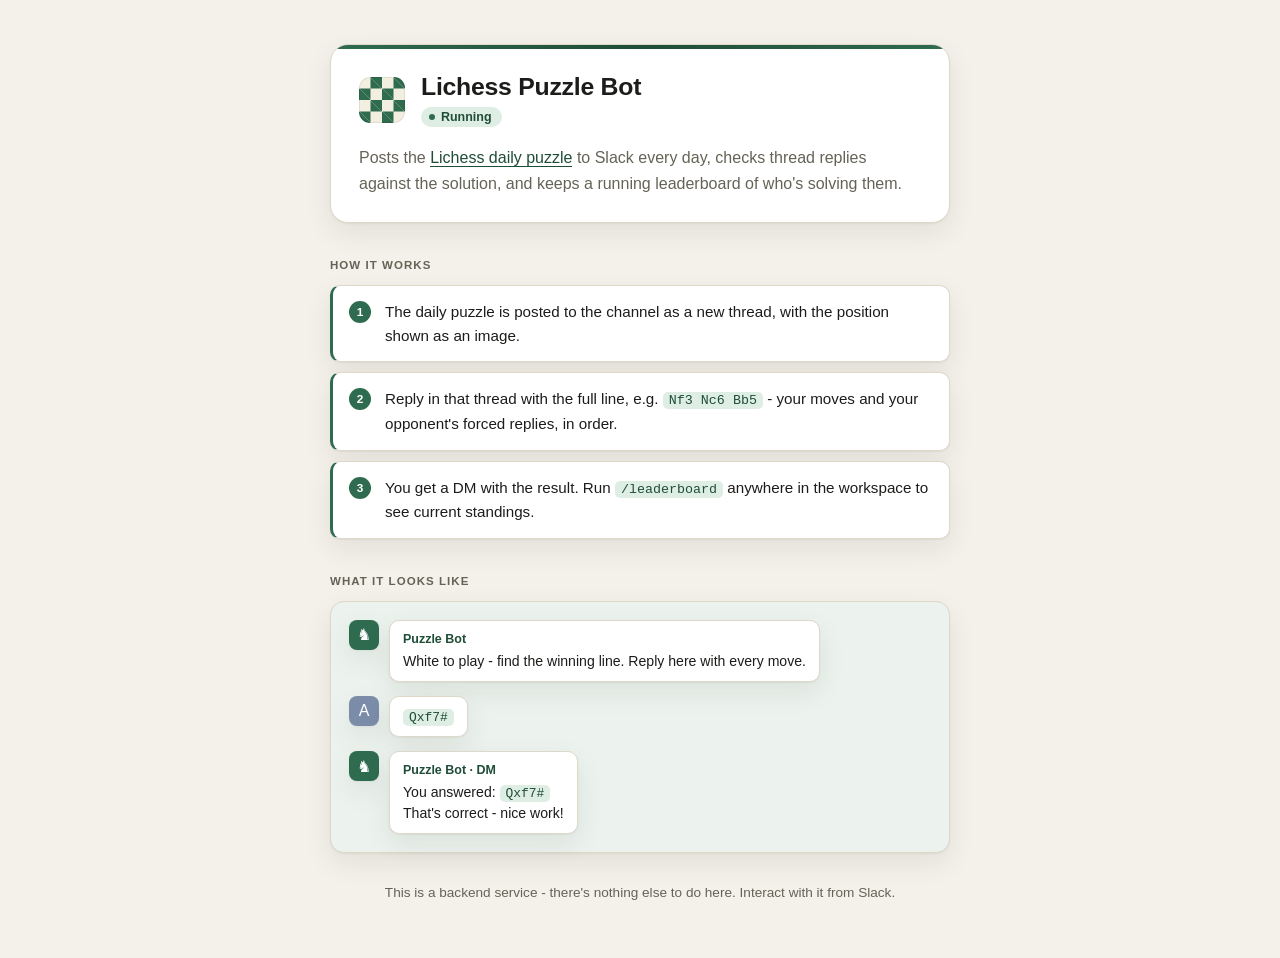
==== src/static/index.html @ 2fa34adc "Refactor: fix timeout issue" ====
<!doctype html>
<html lang="en">
<head>
<meta charset="utf-8">
<meta name="viewport" content="width=device-width, initial-scale=1">
<title>Lichess Puzzle Bot</title>
<style>
  :root {
    --bg: #f3f1ea;
    --surface: #ffffff;
    --surface-2: #ecf3ee;
    --fg: #1c1c1a;
    --muted: #656356;
    --border: #ddd8c8;
    --accent: #2f6b4f;
    --accent-strong: #1f4d38;
    --accent-soft: #dfeee5;
    --square-a: #f3efe0;
    --square-b: #2f6b4f;
    --shadow: 0 1px 2px rgba(30, 25, 10, 0.05), 0 10px 28px rgba(30, 25, 10, 0.08);
  }
  @media (prefers-color-scheme: dark) {
    :root {
      --bg: #121210;
      --surface: #1e1d17;
      --surface-2: #172019;
      --fg: #f1eee2;
      --muted: #a6a394;
      --border: #38352a;
      --accent: #6fc290;
      --accent-strong: #8fd6ac;
      --accent-soft: #1c2c22;
      --square-a: #2a2818;
      --square-b: #3f7a58;
      --shadow: 0 1px 2px rgba(0, 0, 0, 0.35), 0 10px 28px rgba(0, 0, 0, 0.4);
    }
  }
  * { box-sizing: border-box; }
  body {
    margin: 0;
    background: var(--bg);
    color: var(--fg);
    font-family: -apple-system, BlinkMacSystemFont, "Segoe UI", sans-serif;
    padding: 44px 20px 60px;
  }
  main {
    max-width: 620px;
    margin: 0 auto;
  }

  /* ---- hero ---- */
  .hero {
    position: relative;
    background: var(--surface);
    border: 1px solid var(--border);
    border-radius: 18px;
    box-shadow: var(--shadow);
    padding: 28px 28px 26px;
    margin-bottom: 36px;
    overflow: hidden;
  }
  .hero::before {
    content: "";
    position: absolute;
    inset: 0 0 auto 0;
    height: 4px;
    background: linear-gradient(90deg, var(--accent) 0%, var(--accent-strong) 50%, var(--accent) 100%);
  }
  .hero-top {
    display: flex;
    align-items: center;
    gap: 16px;
    margin-bottom: 18px;
  }
  .board-icon {
    width: 46px;
    height: 46px;
    border-radius: 11px;
    flex-shrink: 0;
    background-color: var(--square-a);
    background-image:
      linear-gradient(45deg, var(--square-b) 25%, transparent 25%, transparent 75%, var(--square-b) 75%),
      linear-gradient(45deg, var(--square-b) 25%, transparent 25%, transparent 75%, var(--square-b) 75%);
    background-size: 23px 23px;
    background-position: 0 0, 11.5px 11.5px;
    box-shadow: inset 0 0 0 1px rgba(0,0,0,0.08);
  }
  h1 {
    font-size: 1.55rem;
    margin: 0;
    letter-spacing: -0.01em;
  }
  .status {
    display: inline-flex;
    align-items: center;
    gap: 6px;
    font-size: 0.78rem;
    font-weight: 600;
    color: var(--accent-strong);
    background: var(--accent-soft);
    padding: 3px 10px 3px 8px;
    border-radius: 999px;
    margin-top: 6px;
  }
  .dot {
    width: 6px;
    height: 6px;
    border-radius: 50%;
    background: var(--accent);
  }
  .tagline {
    color: var(--muted);
    line-height: 1.6;
    margin: 0;
    font-size: 1rem;
  }
  .tagline a { color: var(--accent-strong); text-decoration: none; border-bottom: 1px solid currentColor; }

  /* ---- section headers ---- */
  h2.eyebrow {
    font-size: 0.72rem;
    font-weight: 700;
    letter-spacing: 0.09em;
    text-transform: uppercase;
    color: var(--muted);
    margin: 0 0 14px;
  }

  /* ---- steps ---- */
  .steps {
    display: grid;
    gap: 10px;
    margin-bottom: 36px;
  }
  .step {
    display: flex;
    gap: 14px;
    align-items: flex-start;
    background: var(--surface);
    border: 1px solid var(--border);
    border-left: 3px solid var(--accent);
    border-radius: 10px;
    padding: 14px 16px;
    box-shadow: var(--shadow);
  }
  .step-num {
    width: 22px;
    height: 22px;
    border-radius: 50%;
    background: var(--accent);
    color: var(--surface);
    font-size: 0.74rem;
    font-weight: 800;
    display: flex;
    align-items: center;
    justify-content: center;
    flex-shrink: 0;
    margin-top: 1px;
  }
  .step p {
    margin: 0;
    line-height: 1.55;
    font-size: 0.95rem;
    color: var(--fg);
  }
  .step p code {
    background: var(--accent-soft);
    color: var(--accent-strong);
    padding: 1px 6px;
    border-radius: 5px;
    font-size: 0.88em;
  }

  /* ---- mock conversation ---- */
  .thread {
    background: var(--surface-2);
    border: 1px solid var(--border);
    border-radius: 14px;
    padding: 18px;
    box-shadow: var(--shadow);
    margin-bottom: 12px;
  }
  .msg {
    display: flex;
    gap: 10px;
    align-items: flex-start;
    margin-bottom: 14px;
  }
  .msg:last-child { margin-bottom: 0; }
  .avatar {
    width: 30px;
    height: 30px;
    border-radius: 8px;
    flex-shrink: 0;
    display: flex;
    align-items: center;
    justify-content: center;
    font-size: 1rem;
    color: #fff;
    box-shadow: var(--shadow);
  }
  .avatar.bot { background: var(--accent); }
  .avatar.user { background: #7a8ca8; }
  .bubble {
    background: var(--surface);
    border: 1px solid var(--border);
    border-radius: 10px;
    padding: 9px 13px;
    font-size: 0.88rem;
    line-height: 1.5;
    box-shadow: var(--shadow);
  }
  .bubble .who {
    font-weight: 700;
    font-size: 0.78rem;
    color: var(--accent-strong);
    margin-bottom: 2px;
  }
  .bubble code {
    background: var(--accent-soft);
    color: var(--accent-strong);
    padding: 1px 6px;
    border-radius: 5px;
    font-size: 0.92em;
  }

  footer {
    color: var(--muted);
    font-size: 0.85rem;
    text-align: center;
    padding-top: 20px;
  }

  @media (max-width: 420px) {
    body { padding: 28px 14px 48px; }
    .hero { padding: 22px 20px 20px; }
    .board-icon { width: 40px; height: 40px; }
    h1 { font-size: 1.35rem; }
  }
</style>
</head>
<body>
<main>
  <div class="hero">
    <div class="hero-top">
      <div class="board-icon" aria-hidden="true"></div>
      <div>
        <h1>Lichess Puzzle Bot</h1>
        <div class="status"><span class="dot"></span> Running</div>
      </div>
    </div>
    <p class="tagline">
      Posts the <a href="https://lichess.org/training/daily">Lichess daily puzzle</a> to Slack every day,
      checks thread replies against the solution, and keeps a running leaderboard of who's solving them.
    </p>
  </div>

  <h2 class="eyebrow">How it works</h2>
  <div class="steps">
    <div class="step">
      <div class="step-num">1</div>
      <p>The daily puzzle is posted to the channel as a new thread, with the position shown as an image.</p>
    </div>
    <div class="step">
      <div class="step-num">2</div>
      <p>Reply in that thread with the full line, e.g. <code>Nf3 Nc6 Bb5</code> - your moves and your opponent's forced replies, in order.</p>
    </div>
    <div class="step">
      <div class="step-num">3</div>
      <p>You get a DM with the result. Run <code>/leaderboard</code> anywhere in the workspace to see current standings.</p>
    </div>
  </div>

  <h2 class="eyebrow">What it looks like</h2>
  <div class="thread">
    <div class="msg">
      <div class="avatar bot">&#9822;</div>
      <div class="bubble">
        <div class="who">Puzzle Bot</div>
        White to play - find the winning line. Reply here with every move.
      </div>
    </div>
    <div class="msg">
      <div class="avatar user">A</div>
      <div class="bubble"><code>Qxf7#</code></div>
    </div>
    <div class="msg">
      <div class="avatar bot">&#9822;</div>
      <div class="bubble">
        <div class="who">Puzzle Bot &middot; DM</div>
        You answered: <code>Qxf7#</code><br>That's correct - nice work!
      </div>
    </div>
  </div>

  <footer>
    This is a backend service - there's nothing else to do here. Interact with it from Slack.
  </footer>
</main>
</body>
</html>
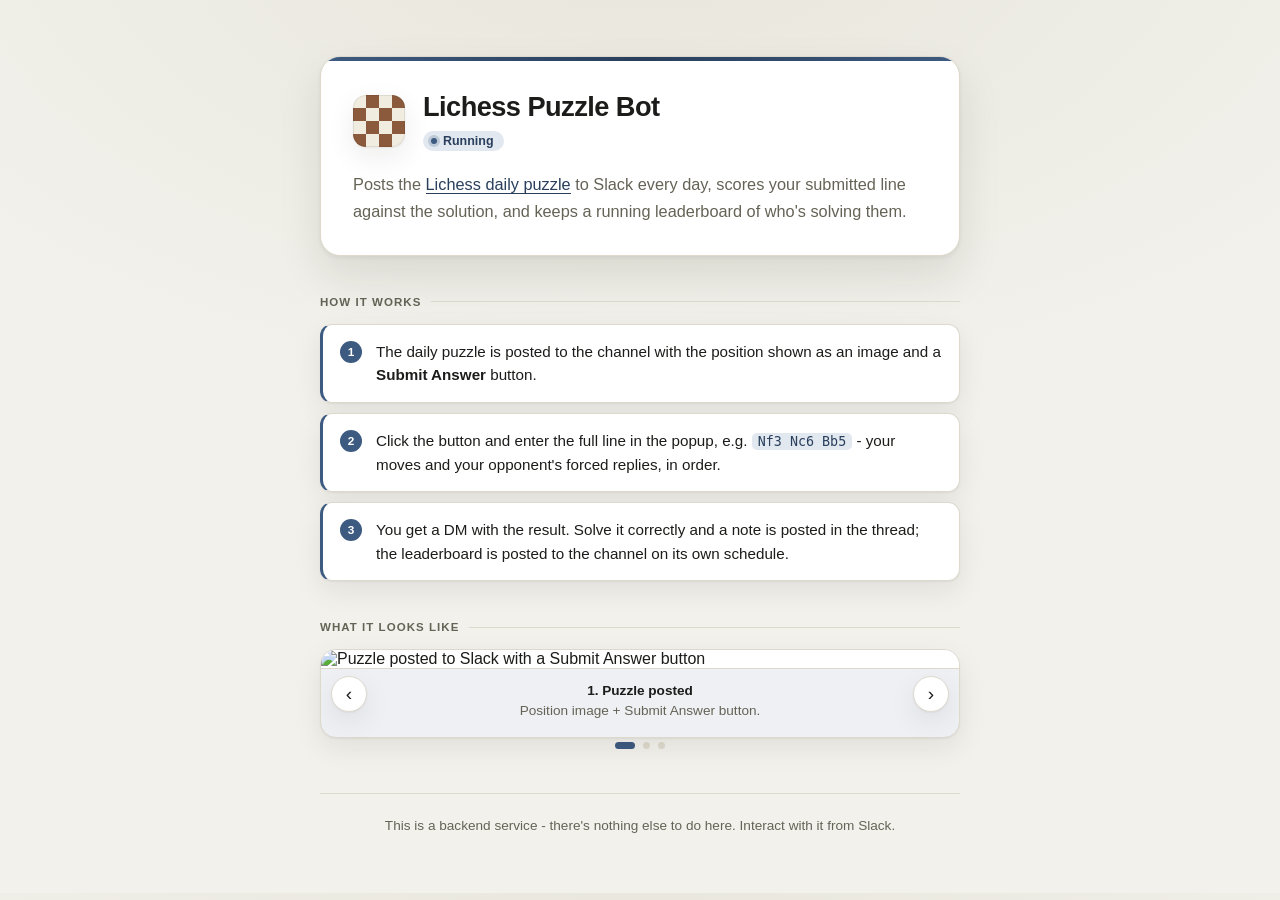
==== commit d481e66c: "Improve landing page, more test cases" ====
--- a/src/static/index.html
+++ b/src/static/index.html
@@ -6,45 +6,49 @@
 <title>Lichess Puzzle Bot</title>
 <style>
   :root {
-    --bg: #f3f1ea;
+    --bg: #f2f1ec;
+    --bg-2: #e8e6db;
     --surface: #ffffff;
-    --surface-2: #ecf3ee;
+    --surface-2: #eef0f4;
     --fg: #1c1c1a;
     --muted: #656356;
-    --border: #ddd8c8;
-    --accent: #2f6b4f;
-    --accent-strong: #1f4d38;
-    --accent-soft: #dfeee5;
-    --square-a: #f3efe0;
-    --square-b: #2f6b4f;
+    --border: #ddd9cd;
+    --accent: #3d5a80;
+    --accent-strong: #293f5c;
+    --accent-soft: #e2e8f0;
+    --square-a: #f0ece0;
+    --square-b: #8b5a3c;
     --shadow: 0 1px 2px rgba(30, 25, 10, 0.05), 0 10px 28px rgba(30, 25, 10, 0.08);
+    --shadow-lg: 0 2px 4px rgba(30, 25, 10, 0.06), 0 20px 44px rgba(30, 25, 10, 0.10);
   }
   @media (prefers-color-scheme: dark) {
     :root {
-      --bg: #121210;
-      --surface: #1e1d17;
-      --surface-2: #172019;
-      --fg: #f1eee2;
-      --muted: #a6a394;
-      --border: #38352a;
-      --accent: #6fc290;
-      --accent-strong: #8fd6ac;
-      --accent-soft: #1c2c22;
-      --square-a: #2a2818;
-      --square-b: #3f7a58;
+      --bg: #14161a;
+      --bg-2: #191c21;
+      --surface: #1d2026;
+      --surface-2: #1a1e26;
+      --fg: #edeee8;
+      --muted: #9a9c9e;
+      --border: #33373f;
+      --accent: #7c9ac0;
+      --accent-strong: #a3bedb;
+      --accent-soft: #232c38;
+      --square-a: #262320;
+      --square-b: #9c6a45;
       --shadow: 0 1px 2px rgba(0, 0, 0, 0.35), 0 10px 28px rgba(0, 0, 0, 0.4);
+      --shadow-lg: 0 2px 4px rgba(0, 0, 0, 0.4), 0 24px 50px rgba(0, 0, 0, 0.45);
     }
   }
   * { box-sizing: border-box; }
   body {
     margin: 0;
-    background: var(--bg);
+    background: radial-gradient(ellipse 900px 500px at 50% -10%, var(--bg-2), var(--bg));
     color: var(--fg);
     font-family: -apple-system, BlinkMacSystemFont, "Segoe UI", sans-serif;
-    padding: 44px 20px 60px;
+    padding: 56px 20px 60px;
   }
   main {
-    max-width: 620px;
+    max-width: 640px;
     margin: 0 auto;
   }
 
@@ -53,10 +57,10 @@
     position: relative;
     background: var(--surface);
     border: 1px solid var(--border);
-    border-radius: 18px;
-    box-shadow: var(--shadow);
-    padding: 28px 28px 26px;
-    margin-bottom: 36px;
+    border-radius: 20px;
+    box-shadow: var(--shadow-lg);
+    padding: 34px 32px 30px;
+    margin-bottom: 40px;
     overflow: hidden;
   }
   .hero::before {
@@ -69,26 +73,27 @@
   .hero-top {
     display: flex;
     align-items: center;
-    gap: 16px;
-    margin-bottom: 18px;
+    gap: 18px;
+    margin-bottom: 20px;
   }
   .board-icon {
-    width: 46px;
-    height: 46px;
-    border-radius: 11px;
+    width: 52px;
+    height: 52px;
+    border-radius: 13px;
     flex-shrink: 0;
     background-color: var(--square-a);
     background-image:
       linear-gradient(45deg, var(--square-b) 25%, transparent 25%, transparent 75%, var(--square-b) 75%),
       linear-gradient(45deg, var(--square-b) 25%, transparent 25%, transparent 75%, var(--square-b) 75%);
-    background-size: 23px 23px;
-    background-position: 0 0, 11.5px 11.5px;
-    box-shadow: inset 0 0 0 1px rgba(0,0,0,0.08);
+    background-size: 26px 26px;
+    background-position: 0 0, 13px 13px;
+    box-shadow: inset 0 0 0 1px rgba(0,0,0,0.08), var(--shadow);
   }
   h1 {
-    font-size: 1.55rem;
+    font-size: 1.7rem;
     margin: 0;
-    letter-spacing: -0.01em;
+    letter-spacing: -0.02em;
+    font-weight: 750;
   }
   .status {
     display: inline-flex;
@@ -100,19 +105,20 @@
     background: var(--accent-soft);
     padding: 3px 10px 3px 8px;
     border-radius: 999px;
-    margin-top: 6px;
+    margin-top: 8px;
   }
   .dot {
     width: 6px;
     height: 6px;
     border-radius: 50%;
     background: var(--accent);
+    box-shadow: 0 0 0 3px color-mix(in srgb, var(--accent) 22%, transparent);
   }
   .tagline {
     color: var(--muted);
-    line-height: 1.6;
+    line-height: 1.65;
     margin: 0;
-    font-size: 1rem;
+    font-size: 1.02rem;
   }
   .tagline a { color: var(--accent-strong); text-decoration: none; border-bottom: 1px solid currentColor; }
 
@@ -123,14 +129,25 @@
     letter-spacing: 0.09em;
     text-transform: uppercase;
     color: var(--muted);
-    margin: 0 0 14px;
-  }
+    margin: 0 0 16px;
+    display: flex;
+    align-items: center;
+    gap: 10px;
+  }
+  h2.eyebrow::after {
+    content: "";
+    flex: 1;
+    height: 1px;
+    background: var(--border);
+  }
+
+  section { margin-bottom: 40px; }
+  section:last-of-type { margin-bottom: 28px; }
 
   /* ---- steps ---- */
   .steps {
     display: grid;
     gap: 10px;
-    margin-bottom: 36px;
   }
   .step {
     display: flex;
@@ -139,8 +156,8 @@
     background: var(--surface);
     border: 1px solid var(--border);
     border-left: 3px solid var(--accent);
-    border-radius: 10px;
-    padding: 14px 16px;
+    border-radius: 12px;
+    padding: 15px 17px;
     box-shadow: var(--shadow);
   }
   .step-num {
@@ -171,71 +188,102 @@
     font-size: 0.88em;
   }
 
-  /* ---- mock conversation ---- */
-  .thread {
+  /* ---- screenshot carousel ---- */
+  .carousel {
+    position: relative;
     background: var(--surface-2);
     border: 1px solid var(--border);
-    border-radius: 14px;
-    padding: 18px;
+    border-radius: 16px;
     box-shadow: var(--shadow);
-    margin-bottom: 12px;
-  }
-  .msg {
-    display: flex;
-    gap: 10px;
-    align-items: flex-start;
-    margin-bottom: 14px;
-  }
-  .msg:last-child { margin-bottom: 0; }
-  .avatar {
-    width: 30px;
-    height: 30px;
-    border-radius: 8px;
-    flex-shrink: 0;
+    overflow: hidden;
+  }
+  .car-track {
+    display: flex;
+    overflow-x: auto;
+    scroll-snap-type: x mandatory;
+    scrollbar-width: none;
+  }
+  .car-track::-webkit-scrollbar { display: none; }
+  .car-slide {
+    flex: 0 0 100%;
+    scroll-snap-align: start;
+    display: flex;
+    flex-direction: column;
+  }
+  .car-slide img {
+    display: block;
+    width: 100%;
+    max-height: 440px;
+    object-fit: contain;
+    background: var(--surface);
+    border-bottom: 1px solid var(--border);
+  }
+  .car-caption {
+    padding: 12px 20px 16px;
+    font-size: 0.85rem;
+    line-height: 1.45;
+    color: var(--muted);
+    text-align: center;
+  }
+  .car-caption strong { color: var(--fg); }
+  .car-btn {
+    position: absolute;
+    top: 50%;
+    transform: translateY(-50%);
+    width: 36px;
+    height: 36px;
+    border-radius: 50%;
+    border: 1px solid var(--border);
+    background: var(--surface);
+    box-shadow: var(--shadow);
+    color: var(--fg);
+    font-size: 1.2rem;
+    line-height: 1;
     display: flex;
     align-items: center;
     justify-content: center;
-    font-size: 1rem;
-    color: #fff;
-    box-shadow: var(--shadow);
-  }
-  .avatar.bot { background: var(--accent); }
-  .avatar.user { background: #7a8ca8; }
-  .bubble {
-    background: var(--surface);
-    border: 1px solid var(--border);
-    border-radius: 10px;
-    padding: 9px 13px;
-    font-size: 0.88rem;
-    line-height: 1.5;
-    box-shadow: var(--shadow);
-  }
-  .bubble .who {
-    font-weight: 700;
-    font-size: 0.78rem;
-    color: var(--accent-strong);
-    margin-bottom: 2px;
-  }
-  .bubble code {
-    background: var(--accent-soft);
-    color: var(--accent-strong);
-    padding: 1px 6px;
-    border-radius: 5px;
-    font-size: 0.92em;
+    cursor: pointer;
+    z-index: 2;
+  }
+  .car-btn:hover { background: var(--accent-soft); }
+  .car-btn.prev { left: 10px; }
+  .car-btn.next { right: 10px; }
+  .car-dots {
+    display: flex;
+    justify-content: center;
+    gap: 8px;
+    padding: 4px 0 16px;
+  }
+  .car-dot {
+    width: 7px;
+    height: 7px;
+    padding: 0;
+    border: none;
+    border-radius: 4px;
+    background: var(--border);
+    cursor: pointer;
+  }
+  .car-dot.active { width: 20px; background: var(--accent); }
+
+  @media (max-width: 460px) {
+    .car-slide img { max-height: 320px; }
+    .car-btn { width: 32px; height: 32px; font-size: 1.05rem; }
   }
 
   footer {
     color: var(--muted);
     font-size: 0.85rem;
     text-align: center;
-    padding-top: 20px;
+    padding-top: 24px;
+    border-top: 1px solid var(--border);
   }
 
   @media (max-width: 420px) {
-    body { padding: 28px 14px 48px; }
-    .hero { padding: 22px 20px 20px; }
-    .board-icon { width: 40px; height: 40px; }
-    h1 { font-size: 1.35rem; }
+    body { padding: 32px 14px 48px; }
+    .hero { padding: 24px 20px 22px; }
+    .board-icon { width: 42px; height: 42px; }
+    h1 { font-size: 1.4rem; }
+    section { margin-bottom: 32px; }
   }
 </style>
 </head>
@@ -251,51 +299,92 @@
     </div>
     <p class="tagline">
       Posts the <a href="https://lichess.org/training/daily">Lichess daily puzzle</a> to Slack every day,
-      checks thread replies against the solution, and keeps a running leaderboard of who's solving them.
+      scores your submitted line against the solution, and keeps a running leaderboard of who's solving them.
     </p>
   </div>
 
-  <h2 class="eyebrow">How it works</h2>
-  <div class="steps">
-    <div class="step">
-      <div class="step-num">1</div>
-      <p>The daily puzzle is posted to the channel as a new thread, with the position shown as an image.</p>
+  <section>
+    <h2 class="eyebrow">How it works</h2>
+    <div class="steps">
+      <div class="step">
+        <div class="step-num">1</div>
+        <p>The daily puzzle is posted to the channel with the position shown as an image and a <strong>Submit Answer</strong> button.</p>
+      </div>
+      <div class="step">
+        <div class="step-num">2</div>
+        <p>Click the button and enter the full line in the popup, e.g. <code>Nf3 Nc6 Bb5</code> - your moves and your opponent's forced replies, in order.</p>
+      </div>
+      <div class="step">
+        <div class="step-num">3</div>
+        <p>You get a DM with the result. Solve it correctly and a note is posted in the thread; the leaderboard is posted to the channel on its own schedule.</p>
+      </div>
     </div>
-    <div class="step">
-      <div class="step-num">2</div>
-      <p>Reply in that thread with the full line, e.g. <code>Nf3 Nc6 Bb5</code> - your moves and your opponent's forced replies, in order.</p>
+  </section>
+
+  <section>
+    <h2 class="eyebrow">What it looks like</h2>
+    <div class="carousel">
+      <button class="car-btn prev" id="carPrev" aria-label="Previous screenshot">&#8249;</button>
+      <div class="car-track" id="carTrack">
+        <div class="car-slide">
+          <img src="/static/slack-message.png" alt="Puzzle posted to Slack with a Submit Answer button">
+          <div class="car-caption"><strong>1. Puzzle posted</strong><br>Position image + Submit Answer button.</div>
+        </div>
+        <div class="car-slide">
+          <img src="/static/thread-reply.png" alt="Bot announcing a correct solve in the thread">
+          <div class="car-caption"><strong>2. Solved in thread</strong><br>Correct solves get called out publicly.</div>
+        </div>
+        <div class="car-slide">
+          <img src="/static/dm.png" alt="DM confirming the submitted line was correct">
+          <div class="car-caption"><strong>3. Result by DM</strong><br>Your line and score, sent privately.</div>
+        </div>
+      </div>
+      <button class="car-btn next" id="carNext" aria-label="Next screenshot">&#8250;</button>
     </div>
-    <div class="step">
-      <div class="step-num">3</div>
-      <p>You get a DM with the result. Run <code>/leaderboard</code> anywhere in the workspace to see current standings.</p>
+    <div class="car-dots" id="carDots">
+      <button class="car-dot active" data-index="0" aria-label="Go to slide 1"></button>
+      <button class="car-dot" data-index="1" aria-label="Go to slide 2"></button>
+      <button class="car-dot" data-index="2" aria-label="Go to slide 3"></button>
     </div>
-  </div>
-
-  <h2 class="eyebrow">What it looks like</h2>
-  <div class="thread">
-    <div class="msg">
-      <div class="avatar bot">&#9822;</div>
-      <div class="bubble">
-        <div class="who">Puzzle Bot</div>
-        White to play - find the winning line. Reply here with every move.
-      </div>
-    </div>
-    <div class="msg">
-      <div class="avatar user">A</div>
-      <div class="bubble"><code>Qxf7#</code></div>
-    </div>
-    <div class="msg">
-      <div class="avatar bot">&#9822;</div>
-      <div class="bubble">
-        <div class="who">Puzzle Bot &middot; DM</div>
-        You answered: <code>Qxf7#</code><br>That's correct - nice work!
-      </div>
-    </div>
-  </div>
+  </section>
 
   <footer>
     This is a backend service - there's nothing else to do here. Interact with it from Slack.
   </footer>
 </main>
+<script>
+  (function () {
+    var track = document.getElementById('carTrack');
+    var dots = Array.prototype.slice.call(document.querySelectorAll('.car-dot'));
+    var slideCount = dots.length;
+
+    function goTo(index) {
+      track.scrollTo({ left: index * track.clientWidth, behavior: 'smooth' });
+    }
+
+    document.getElementById('carPrev').addEventListener('click', function () {
+      var i = Math.round(track.scrollLeft / track.clientWidth);
+      goTo(Math.max(0, i - 1));
+    });
+    document.getElementById('carNext').addEventListener('click', function () {
+      var i = Math.round(track.scrollLeft / track.clientWidth);
+      goTo(Math.min(slideCount - 1, i + 1));
+    });
+    dots.forEach(function (dot) {
+      dot.addEventListener('click', function () {
+        goTo(parseInt(dot.dataset.index, 10));
+      });
+    });
+
+    var scrollTimeout;
+    track.addEventListener('scroll', function () {
+      clearTimeout(scrollTimeout);
+      scrollTimeout = setTimeout(function () {
+        var i = Math.round(track.scrollLeft / track.clientWidth);
+        dots.forEach(function (dot, idx) { dot.classList.toggle('active', idx === i); });
+      }, 80);
+    });
+  })();
+</script>
 </body>
 </html>
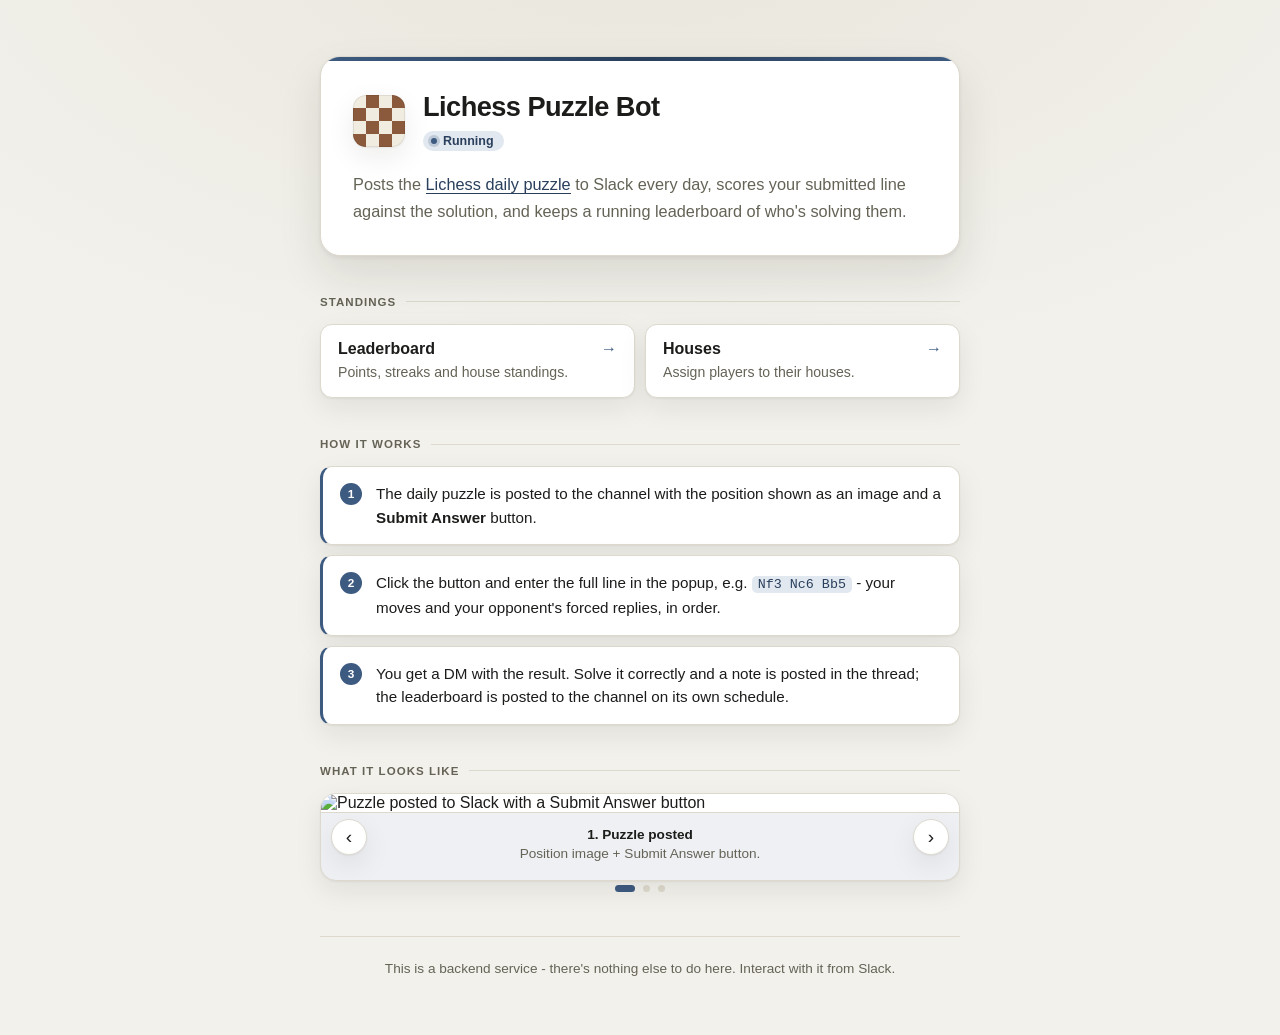
==== commit b82b5be6: "Add web UI for leaderboard and players, improve slack leaderboard" ====
--- a/src/static/index.html
+++ b/src/static/index.html
@@ -144,6 +144,29 @@
   section { margin-bottom: 40px; }
   section:last-of-type { margin-bottom: 28px; }
 
+  /* ---- page links ---- */
+  .links {
+    display: grid;
+    grid-template-columns: 1fr 1fr;
+    gap: 10px;
+  }
+  .link-card {
+    display: block;
+    background: var(--surface);
+    border: 1px solid var(--border);
+    border-radius: 12px;
+    padding: 15px 17px;
+    box-shadow: var(--shadow);
+    color: var(--fg);
+    text-decoration: none;
+    transition: border-color 0.15s;
+  }
+  .link-card:hover { border-color: var(--accent); }
+  .link-card strong { display: flex; justify-content: space-between; font-size: 1rem; margin-bottom: 4px; }
+  .link-card strong::after { content: "\2192"; color: var(--accent); }
+  .link-card span { color: var(--muted); font-size: 0.88rem; line-height: 1.45; }
+  @media (max-width: 420px) { .links { grid-template-columns: 1fr; } }
+
   /* ---- steps ---- */
   .steps {
     display: grid;
@@ -302,6 +325,20 @@
       scores your submitted line against the solution, and keeps a running leaderboard of who's solving them.
     </p>
   </div>
+
+  <section>
+    <h2 class="eyebrow">Standings</h2>
+    <div class="links">
+      <a class="link-card" href="/leaderboard">
+        <strong>Leaderboard</strong>
+        <span>Points, streaks and house standings.</span>
+      </a>
+      <a class="link-card" href="/houses">
+        <strong>Houses</strong>
+        <span>Assign players to their houses.</span>
+      </a>
+    </div>
+  </section>
 
   <section>
     <h2 class="eyebrow">How it works</h2>
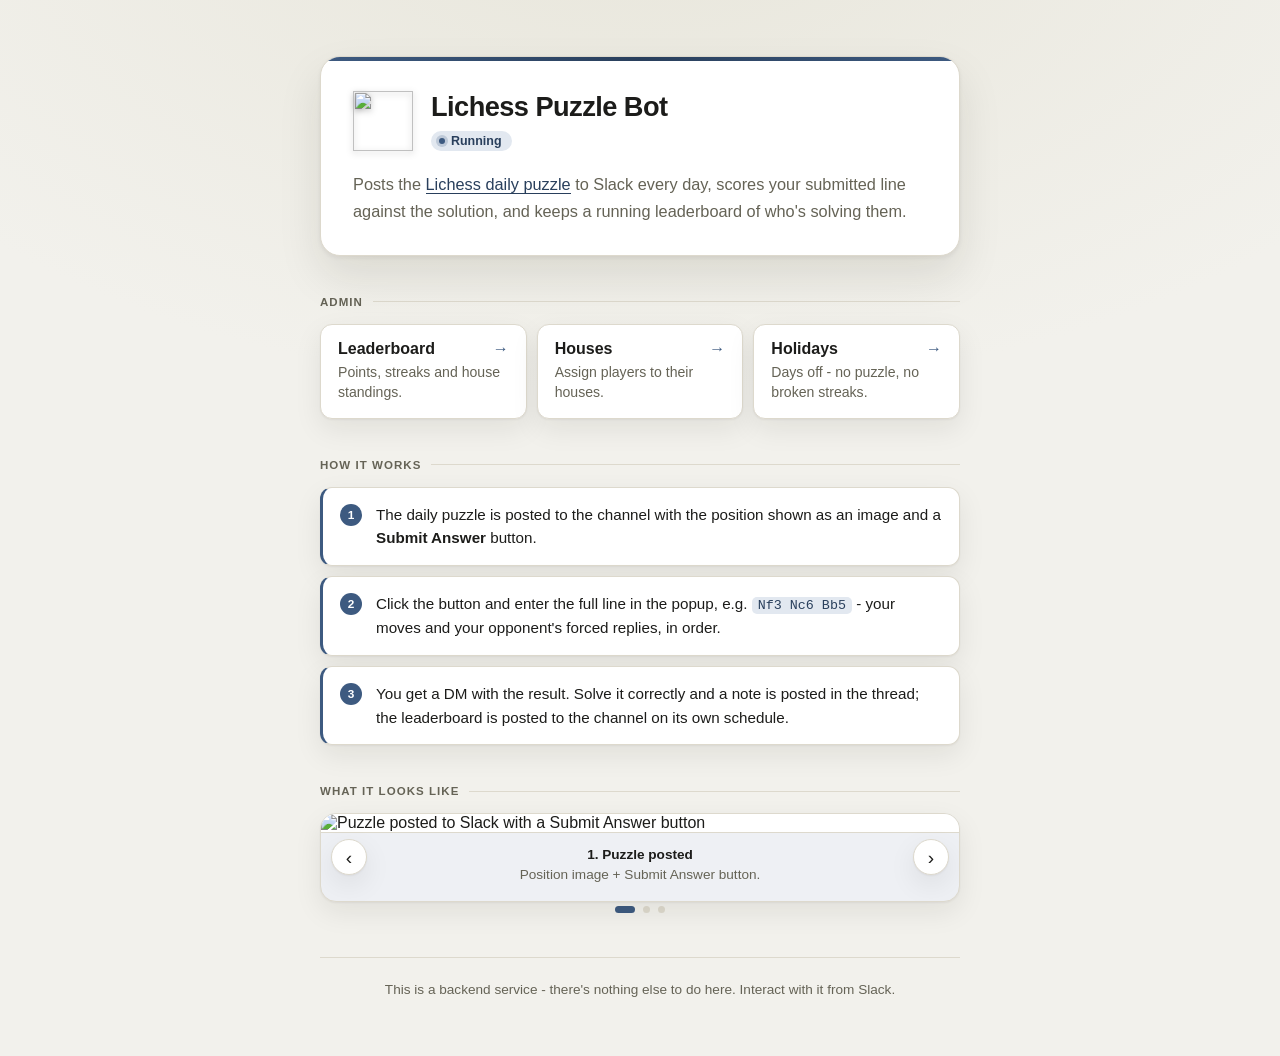
==== commit f29ea0d6: "Add Holiday Calender" ====
--- a/src/static/index.html
+++ b/src/static/index.html
@@ -4,6 +4,7 @@
 <meta charset="utf-8">
 <meta name="viewport" content="width=device-width, initial-scale=1">
 <title>Lichess Puzzle Bot</title>
+<link rel="icon" href="/static/favicon.png" type="image/png" sizes="64x64">
 <style>
   :root {
     --bg: #f2f1ec;
@@ -16,8 +17,6 @@
     --accent: #3d5a80;
     --accent-strong: #293f5c;
     --accent-soft: #e2e8f0;
-    --square-a: #f0ece0;
-    --square-b: #8b5a3c;
     --shadow: 0 1px 2px rgba(30, 25, 10, 0.05), 0 10px 28px rgba(30, 25, 10, 0.08);
     --shadow-lg: 0 2px 4px rgba(30, 25, 10, 0.06), 0 20px 44px rgba(30, 25, 10, 0.10);
   }
@@ -33,8 +32,6 @@
       --accent: #7c9ac0;
       --accent-strong: #a3bedb;
       --accent-soft: #232c38;
-      --square-a: #262320;
-      --square-b: #9c6a45;
       --shadow: 0 1px 2px rgba(0, 0, 0, 0.35), 0 10px 28px rgba(0, 0, 0, 0.4);
       --shadow-lg: 0 2px 4px rgba(0, 0, 0, 0.4), 0 24px 50px rgba(0, 0, 0, 0.45);
     }
@@ -76,18 +73,13 @@
     gap: 18px;
     margin-bottom: 20px;
   }
-  .board-icon {
-    width: 52px;
-    height: 52px;
-    border-radius: 13px;
+  /* The white knight (also the favicon). The shadow keeps its edge visible on
+     the light theme's white card. */
+  .knight {
+    width: 60px;
+    height: 60px;
     flex-shrink: 0;
-    background-color: var(--square-a);
-    background-image:
-      linear-gradient(45deg, var(--square-b) 25%, transparent 25%, transparent 75%, var(--square-b) 75%),
-      linear-gradient(45deg, var(--square-b) 25%, transparent 25%, transparent 75%, var(--square-b) 75%);
-    background-size: 26px 26px;
-    background-position: 0 0, 13px 13px;
-    box-shadow: inset 0 0 0 1px rgba(0,0,0,0.08), var(--shadow);
+    filter: drop-shadow(0 2px 3px rgba(0, 0, 0, 0.3));
   }
   h1 {
     font-size: 1.7rem;
@@ -147,7 +139,7 @@
   /* ---- page links ---- */
   .links {
     display: grid;
-    grid-template-columns: 1fr 1fr;
+    grid-template-columns: repeat(3, 1fr);
     gap: 10px;
   }
   .link-card {
@@ -165,7 +157,7 @@
   .link-card strong { display: flex; justify-content: space-between; font-size: 1rem; margin-bottom: 4px; }
   .link-card strong::after { content: "\2192"; color: var(--accent); }
   .link-card span { color: var(--muted); font-size: 0.88rem; line-height: 1.45; }
-  @media (max-width: 420px) { .links { grid-template-columns: 1fr; } }
+  @media (max-width: 600px) { .links { grid-template-columns: 1fr; } }
 
   /* ---- steps ---- */
   .steps {
@@ -304,7 +296,7 @@
   @media (max-width: 420px) {
     body { padding: 32px 14px 48px; }
     .hero { padding: 24px 20px 22px; }
-    .board-icon { width: 42px; height: 42px; }
+    .knight { width: 48px; height: 48px; }
     h1 { font-size: 1.4rem; }
     section { margin-bottom: 32px; }
   }
@@ -314,7 +306,7 @@
 <main>
   <div class="hero">
     <div class="hero-top">
-      <div class="board-icon" aria-hidden="true"></div>
+      <img class="knight" src="/static/knight.png" alt="">
       <div>
         <h1>Lichess Puzzle Bot</h1>
         <div class="status"><span class="dot"></span> Running</div>
@@ -327,7 +319,7 @@
   </div>
 
   <section>
-    <h2 class="eyebrow">Standings</h2>
+    <h2 class="eyebrow">Admin</h2>
     <div class="links">
       <a class="link-card" href="/leaderboard">
         <strong>Leaderboard</strong>
@@ -336,6 +328,10 @@
       <a class="link-card" href="/houses">
         <strong>Houses</strong>
         <span>Assign players to their houses.</span>
+      </a>
+      <a class="link-card" href="/holidays">
+        <strong>Holidays</strong>
+        <span>Days off - no puzzle, no broken streaks.</span>
       </a>
     </div>
   </section>
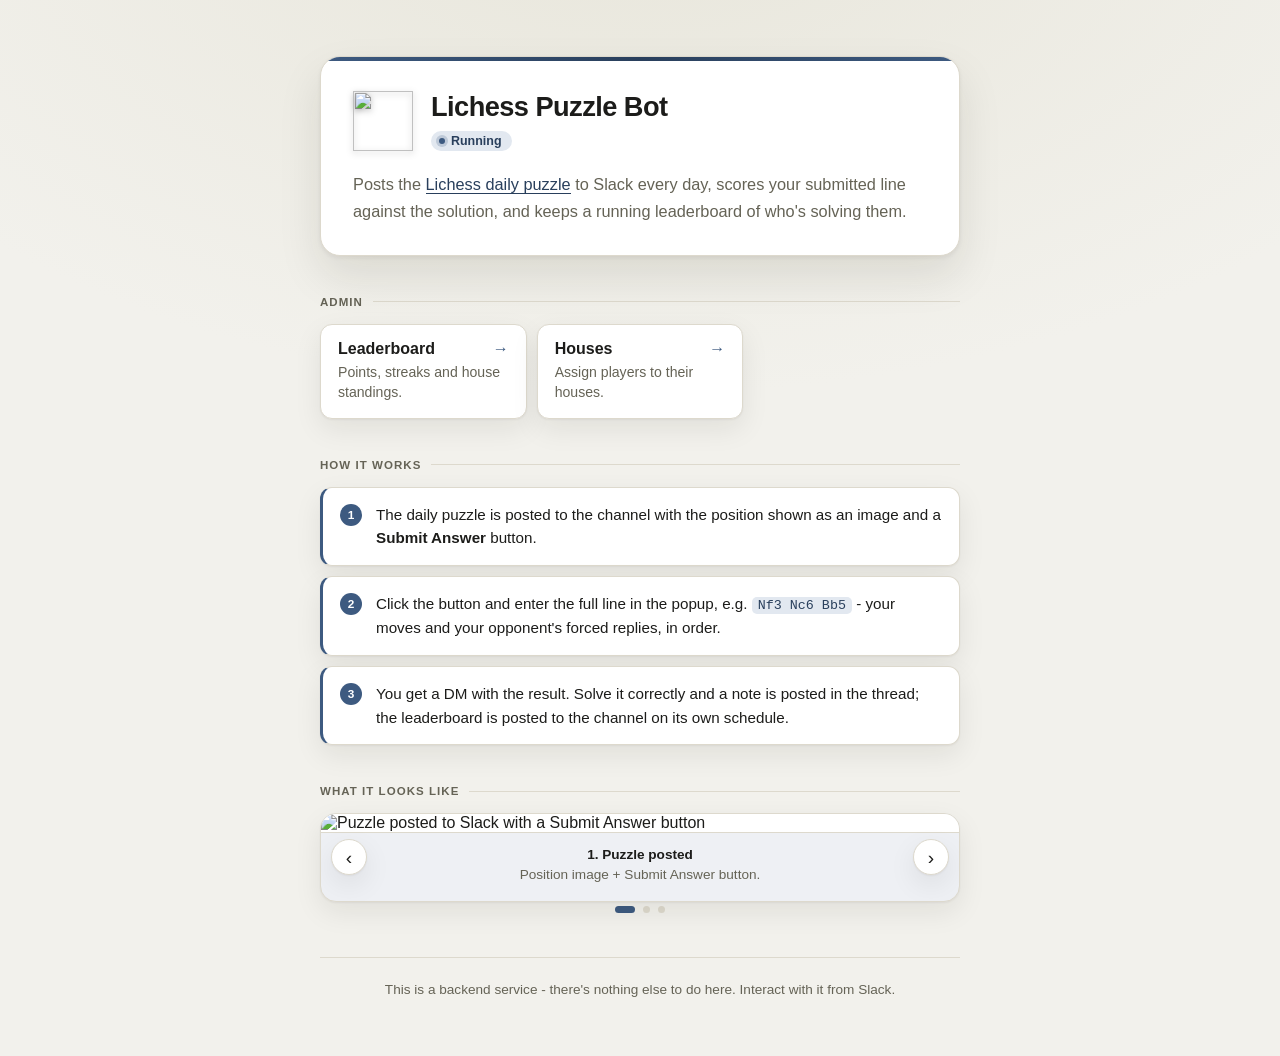
==== commit 7172fa3d: "Remove holiday calender, separate puzzle generation and sending" ====
--- a/src/static/index.html
+++ b/src/static/index.html
@@ -49,7 +49,6 @@
     margin: 0 auto;
   }
 
-  /* ---- hero ---- */
   .hero {
     position: relative;
     background: var(--surface);
@@ -73,8 +72,7 @@
     gap: 18px;
     margin-bottom: 20px;
   }
-  /* The white knight (also the favicon). The shadow keeps its edge visible on
-     the light theme's white card. */
+  /* Shadow keeps the white knight visible on the light theme. */
   .knight {
     width: 60px;
     height: 60px;
@@ -114,7 +112,6 @@
   }
   .tagline a { color: var(--accent-strong); text-decoration: none; border-bottom: 1px solid currentColor; }
 
-  /* ---- section headers ---- */
   h2.eyebrow {
     font-size: 0.72rem;
     font-weight: 700;
@@ -136,7 +133,6 @@
   section { margin-bottom: 40px; }
   section:last-of-type { margin-bottom: 28px; }
 
-  /* ---- page links ---- */
   .links {
     display: grid;
     grid-template-columns: repeat(3, 1fr);
@@ -159,7 +155,6 @@
   .link-card span { color: var(--muted); font-size: 0.88rem; line-height: 1.45; }
   @media (max-width: 600px) { .links { grid-template-columns: 1fr; } }
 
-  /* ---- steps ---- */
   .steps {
     display: grid;
     gap: 10px;
@@ -203,7 +198,6 @@
     font-size: 0.88em;
   }
 
-  /* ---- screenshot carousel ---- */
   .carousel {
     position: relative;
     background: var(--surface-2);
@@ -328,10 +322,6 @@
       <a class="link-card" href="/houses">
         <strong>Houses</strong>
         <span>Assign players to their houses.</span>
-      </a>
-      <a class="link-card" href="/holidays">
-        <strong>Holidays</strong>
-        <span>Days off - no puzzle, no broken streaks.</span>
       </a>
     </div>
   </section>
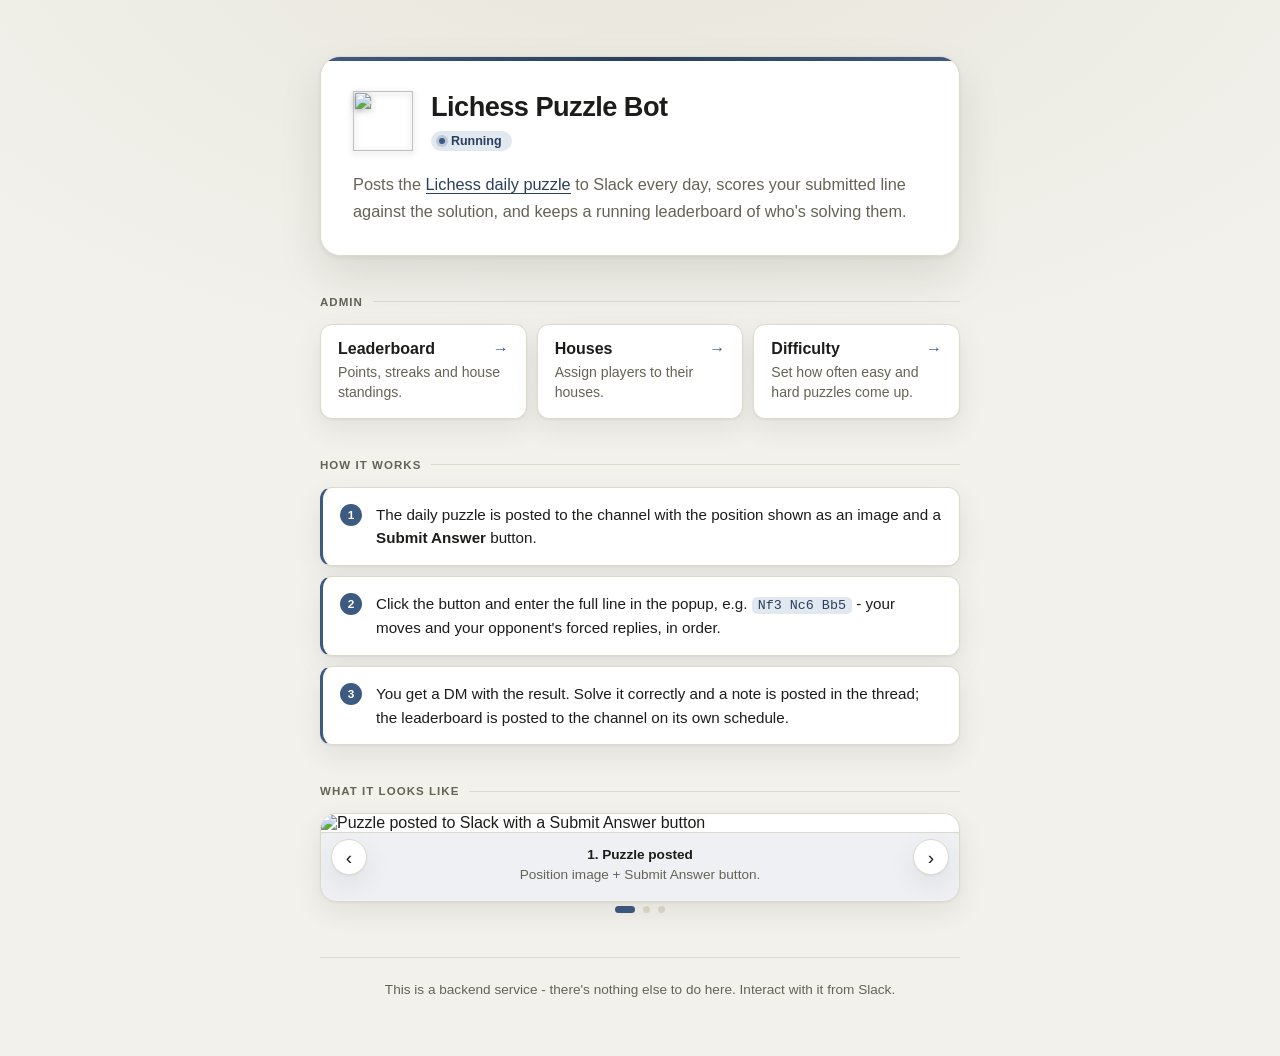
==== commit df743f5e: "Add varied difficulty distribution to puzzles" ====
--- a/src/static/index.html
+++ b/src/static/index.html
@@ -322,6 +322,10 @@
       <a class="link-card" href="/houses">
         <strong>Houses</strong>
         <span>Assign players to their houses.</span>
+      </a>
+      <a class="link-card" href="/difficulty">
+        <strong>Difficulty</strong>
+        <span>Set how often easy and hard puzzles come up.</span>
       </a>
     </div>
   </section>
